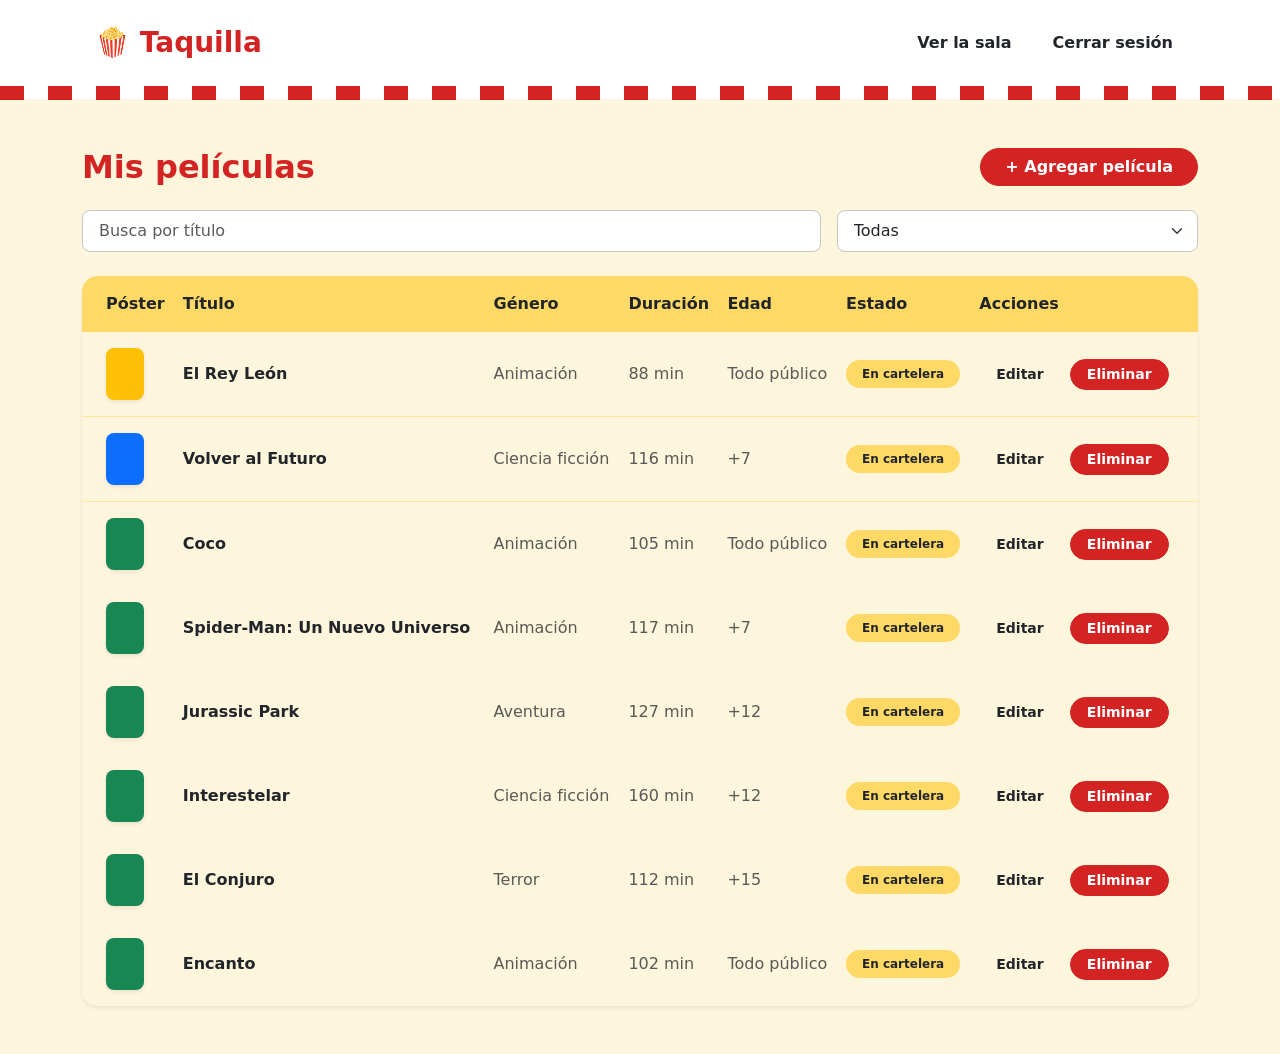
==== pages/admin.html @ 14dfb2f5 "feat: avances de pagina de administracion maquetacion inicial" ====
<!DOCTYPE html>
<html lang="es">
<head>
    <meta charset="UTF-8">
    <meta name="viewport" content="width=device-width, initial-scale=1.0">
    <link rel="stylesheet" href="https://cdn.jsdelivr.net/npm/bootstrap@5.3.9/dist/css/bootstrap.min.css">
    <link rel="stylesheet" href="../css/admin.css">
    <title>Taquilla - CineCatálogo</title>
    
    
    
    <link rel="stylesheet" href="styles.css">
</head>
<body>

    <!-- Navbar Superior -->
    <nav class="navbar bg-white py-3">
        <div class="container">
            <a class="btn btn-editar navbar-brand fw-bold text-cine-red fs-3 d-flex align-items-center gap-2" href="#">
                🍿 Taquilla
            </a>
            <div class="d-flex align-items-center gap-3">
                <a href="#" class="text-dark text-decoration-none fw-semibold">Ver la sala</a>
                <button class="btn btn-outline-cine rounded-pill px-4 fw-semibold">Cerrar sesión</button>
            </div>
        </div>
    </nav>

    <!-- Borde decorativo estilo marquesina/toldo de cine -->
    <div class="cinema-border"></div>

    <!-- Contenido Principal -->
    <main class="container my-5">
        
        <!-- Encabezado y botones de acción -->
        <div class="d-flex flex-wrap justify-content-between align-items-center mb-4 gap-3">
            <h1 class="text-cine-red fw-bold fs-2 m-0">Mis películas</h1>
            <div class="d-flex gap-2">
                <button class="btn btn-cine rounded-pill px-4 fw-semibold">+ Agregar película</button>
            </div>
        </div>

        <!-- Barra de búsqueda y filtro -->
        <div class="row g-3 mb-4">
            <div class="col-md-8">
                <input type="text" class="form-control form-control-lg rounded-3 border-secondary-subtle fs-6" placeholder="Busca por título">
            </div>
            <div class="col-md-4">
                <select class="form-select form-select-lg rounded-3 border-secondary-subtle fs-6">
                    <option selected>Todas</option>
                    <option value="cartelera">En cartelera</option>
                    <option value="proximamente">Próximamente</option>
                </select>
            </div>
        </div>

        <!-- Tabla de películas -->
        <div class="table-responsive rounded-4 shadow-sm">
            <table class="table table-borderless align-middle mb-0">
                <thead class="table-cine-header">
                    <tr>
                        <th class="py-3 ps-4">Póster</th>
                        <th class="py-3">Título</th>
                        <th class="py-3">Género</th>
                        <th class="py-3">Duración</th>
                        <th class="py-3">Edad</th>
                        <th class="py-3">Estado</th>
                        <th class="py-3 pe-4">Acciones</th>
                    </tr>
                </thead>
                <tbody class="bg-cine-cream">
                    <!-- pelicula 1 -->
                    <tr class="border-bottom border-warning-subtle">
                        <td class="ps-4 py-3">
                            <div class="poster-placeholder bg-warning text-white d-flex align-items-center justify-content-center rounded-3 shadow-sm">
                                <img src="" alt="">
                            </div>
                        </td>
                        <td class="fw-bold text-dark">El Rey León</td>
                        <td class="text-muted">Animación</td>
                        <td class="text-muted">88 min</td>
                        <td class="text-muted">Todo público</td>
                        <td>
                            <span class="badge rounded-pill badge-cartelera px-3 py-2">En cartelera</span>
                        </td>
                        <td class="pe-4">
                            <button class="btn btn-sm btn-editar  rounded-pill px-3 fw-semibold me-1">Editar</button>
                            <button class="btn btn-sm btn-cine rounded-pill px-3 fw-semibold">Eliminar</button>
                        </td>
                    </tr>

                    <!-- pelicula 2 -->
                    <tr class="border-bottom border-warning-subtle">
                        <td class="ps-4 py-3">
                            <div class="poster-placeholder bg-primary text-white d-flex align-items-center justify-content-center rounded-3 shadow-sm">
                                <img src="" alt=""><!--  -->
                            </div>
                        </td>
                        <td class="fw-bold text-dark">Volver al Futuro</td>
                        <td class="text-muted">Ciencia ficción</td>
                        <td class="text-muted">116 min</td>
                        <td class="text-muted">+7</td>
                        <td>
                            <span class="badge rounded-pill badge-cartelera px-3 py-2">En cartelera</span>
                        </td>
                        <td class="pe-4">
                            <button class="btn btn-sm btn-editar  rounded-pill px-3 fw-semibold me-1">Editar</button>
                            <button class="btn btn-sm btn-cine rounded-pill px-3 fw-semibold">Eliminar</button>
                        </td>
                    </tr>

                    <!---------------------------------------------------- pelicula 3 -->
                    <tr>
                        <td class="ps-4 py-3">
                            <div class="poster-placeholder bg-success text-white d-flex align-items-center justify-content-center rounded-3 shadow-sm">
                                
                            </div>
                        </td>
                        <td class="fw-bold text-dark">Coco</td>
                        <td class="text-muted">Animación</td>
                        <td class="text-muted">105 min</td>
                        <td class="text-muted">Todo público</td>
                        <td>
                            <span class="badge rounded-pill badge-cartelera px-3 py-2">En cartelera</span>
                        </td>
                        <td class="pe-4">
                            <button class="btn btn-sm btn-editar rounded-pill px-3 fw-semibold me-1">Editar</button>
                            <button class="btn btn-sm btn-cine rounded-pill px-3 fw-semibold">Eliminar</button>
                        </td>
                    </tr>
                    <!------------------------------------------------------ pelicula 4 -->
                    <tr>
                        <td class="ps-4 py-3">
                            <div class="poster-placeholder bg-success text-white d-flex align-items-center justify-content-center rounded-3 shadow-sm">
                                
                            </div>
                        </td>
                        <td class="fw-bold text-dark">Spider-Man: Un Nuevo Universo</td>
                        <td class="text-muted">Animación</td>
                        <td class="text-muted">117 min</td>
                        <td class="text-muted">+7</td>
                        <td>
                            <span class="badge rounded-pill badge-cartelera px-3 py-2">En cartelera</span>
                        </td>
                        <td class="pe-4">
                            <button class="btn btn-sm btn-editar rounded-pill px-3 fw-semibold me-1">Editar</button>
                            <button class="btn btn-sm btn-cine rounded-pill px-3 fw-semibold">Eliminar</button>
                        </td>
                    </tr>
                    <!------------------------------------------------------- pelicula 5 -->
                    <tr>
                        <td class="ps-4 py-3">
                            <div class="poster-placeholder bg-success text-white d-flex align-items-center justify-content-center rounded-3 shadow-sm">
                                
                            </div>
                        </td>
                        <td class="fw-bold text-dark">Jurassic Park</td>
                        <td class="text-muted">Aventura</td>
                        <td class="text-muted">127 min</td>
                        <td class="text-muted">+12</td>
                        <td>
                            <span class="badge rounded-pill badge-cartelera px-3 py-2">En cartelera</span>
                        </td>
                        <td class="pe-4">
                            <button class="btn btn-sm btn-editar rounded-pill px-3 fw-semibold me-1">Editar</button>
                            <button class="btn btn-sm btn-cine rounded-pill px-3 fw-semibold">Eliminar</button>
                        </td>
                    </tr>
                    <!------------------------------------------------------- pelicula 6 -->
                    <tr>
                        <td class="ps-4 py-3">
                            <div class="poster-placeholder bg-success text-white d-flex align-items-center justify-content-center rounded-3 shadow-sm">
                                
                            </div>
                        </td>
                        <td class="fw-bold text-dark">Interestelar</td>
                        <td class="text-muted">Ciencia ficción</td>
                        <td class="text-muted">160 min</td>
                        <td class="text-muted">+12</td>
                        <td>
                            <span class="badge rounded-pill badge-cartelera px-3 py-2">En cartelera</span>
                        </td>
                        <td class="pe-4">
                            <button class="btn btn-sm btn-editar rounded-pill px-3 fw-semibold me-1">Editar</button>
                            <button class="btn btn-sm btn-cine rounded-pill px-3 fw-semibold">Eliminar</button>
                        </td>
                    </tr>
                    <!------------------------------------------------------- pelicula 7 -->
                    <tr>
                        <td class="ps-4 py-3">
                            <div class="poster-placeholder bg-success text-white d-flex align-items-center justify-content-center rounded-3 shadow-sm">
                                
                            </div>
                        </td>
                        <td class="fw-bold text-dark">El Conjuro</td>
                        <td class="text-muted">Terror</td>
                        <td class="text-muted">112 min</td>
                        <td class="text-muted">+15</td>
                        <td>
                            <span class="badge rounded-pill badge-cartelera px-3 py-2">En cartelera</span>
                        </td>
                        <td class="pe-4">
                            <button class="btn btn-sm btn-editar rounded-pill px-3 fw-semibold me-1">Editar</button>
                            <button class="btn btn-sm btn-cine rounded-pill px-3 fw-semibold">Eliminar</button>
                        </td>
                    </tr>
                    <tr>
                        <td class="ps-4 py-3">
                            <div class="poster-placeholder bg-success text-white d-flex align-items-center justify-content-center rounded-3 shadow-sm">
                                
                            </div>
                        </td>
                        <td class="fw-bold text-dark">Encanto</td>
                        <td class="text-muted">Animación</td>
                        <td class="text-muted">102 min</td>
                        <td class="text-muted">Todo público</td>
                        <td>
                            <span class="badge rounded-pill badge-cartelera px-3 py-2">En cartelera</span>
                        </td>
                        <td class="pe-4">
                            <button class="btn btn-sm btn-editar rounded-pill px-3 fw-semibold me-1">Editar</button>
                            <button class="btn btn-sm btn-cine rounded-pill px-3 fw-semibold">Eliminar</button>
                        </td>
                    </tr>
                   
                </tbody>
            </table>
        </div>

    </main>

    <!-- Bootstrap 5 JS -->
    <script src="https://cdn.jsdelivr.net/npm/bootstrap@5.3.3/dist/js/bootstrap.bundle.min.js"></script>
</body>
</html>
---- css/admin.css ----
:root {
    --cine-bg: #fdf5dc;       /* Fondo crema suave */
    --cine-red: #d32323;      /* Rojo principal */
    --cine-red-hover: #b01b1b;
    --cine-yellow: #ffd966;   
}

body {
    background-color: var(--cine-bg);
    font-family: system-ui, -apple-system, "Segoe UI", Roboto, sans-serif;
}

/* -------------------------------------------------------------- Textos y botones----*/
.text-cine-red {
    color: var(--cine-red);
}

.btn-cine {
    background-color: var(--cine-red);
    border-color: var(--cine-red);
    color: white;
}

.btn-cine:hover {
    background-color: var(--cine-red-hover);
    border-color: var(--cine-red-hover);
    color: white;
}



.btn-editar:hover {
    background-color: #d32323;
    color: white;
    border-color: var(--cine-red-hover);
}

/* ---------------------------------- Franja decorativa roja y blanca bajo el navbar---------------------------- */
.cinema-border {
    height: 14px;
    width: 100%;
    background: repeating-linear-gradient(
        90deg,
        var(--cine-red) 0px,
        var(--cine-red) 24px,
        #ffffff 24px,
        #ffffff 48px
    );
    border-bottom: 1px solid rgba(0,0,0,0.05);
}

/*----------------------------------------- Estilos de la tabla --------------------------------------*/
.table-cine-header th {
    background-color: var(--cine-yellow);
    color: #212529;
    font-weight: 700;
}

.bg-cine-cream td {
    background-color: var(--cine-bg);
}

.badge-cartelera {
    background-color: var(--cine-yellow);
    color: #212529;
    font-weight: 600;
}

/* Tamaño mini-póster */
.poster-placeholder {
    width: 38px;
    height: 52px;
    font-size: 1.2rem;
}
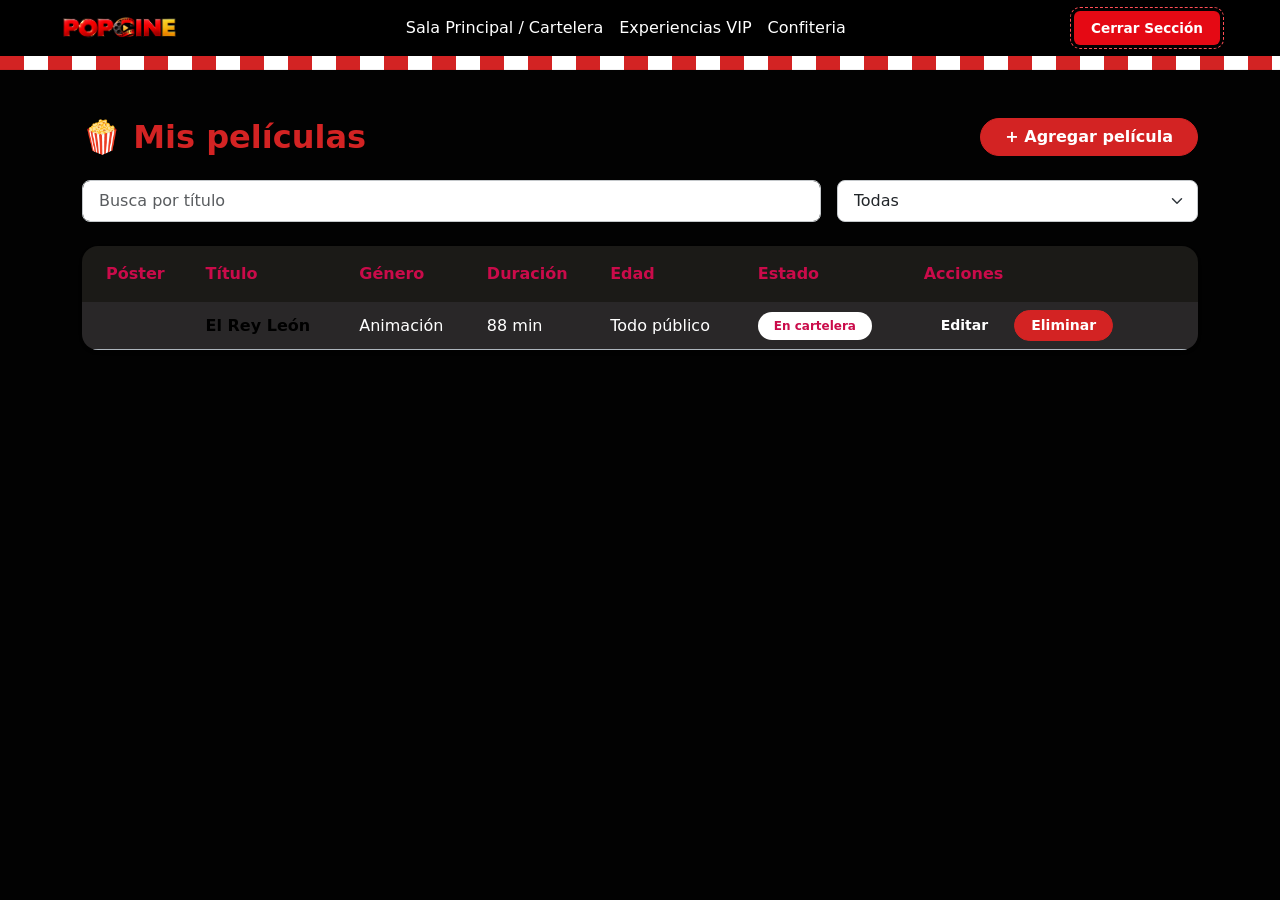
==== commit 4f368a7f: "feat: agrego nuevamente la pagina en html y con css,la ultima vez no se subio, adicional agrego las " ====
--- a/pages/admin.html
+++ b/pages/admin.html
@@ -1,235 +1,123 @@
-<!DOCTYPE html>
-<html lang="es">
-<head>
-    <meta charset="UTF-8">
-    <meta name="viewport" content="width=device-width, initial-scale=1.0">
-    <link rel="stylesheet" href="https://cdn.jsdelivr.net/npm/bootstrap@5.3.9/dist/css/bootstrap.min.css">
-    <link rel="stylesheet" href="../css/admin.css">
-    <title>Taquilla - CineCatálogo</title>
-    
-    
-    
-    <link rel="stylesheet" href="styles.css">
-</head>
-<body>
-
-    <!-- Navbar Superior -->
-    <nav class="navbar bg-white py-3">
-        <div class="container">
-            <a class="btn btn-editar navbar-brand fw-bold text-cine-red fs-3 d-flex align-items-center gap-2" href="#">
-                🍿 Taquilla
-            </a>
-            <div class="d-flex align-items-center gap-3">
-                <a href="#" class="text-dark text-decoration-none fw-semibold">Ver la sala</a>
-                <button class="btn btn-outline-cine rounded-pill px-4 fw-semibold">Cerrar sesión</button>
-            </div>
-        </div>
-    </nav>
-
-    <!-- Borde decorativo estilo marquesina/toldo de cine -->
-    <div class="cinema-border"></div>
-
-    <!-- Contenido Principal -->
-    <main class="container my-5">
-        
-        <!-- Encabezado y botones de acción -->
-        <div class="d-flex flex-wrap justify-content-between align-items-center mb-4 gap-3">
-            <h1 class="text-cine-red fw-bold fs-2 m-0">Mis películas</h1>
-            <div class="d-flex gap-2">
-                <button class="btn btn-cine rounded-pill px-4 fw-semibold">+ Agregar película</button>
-            </div>
-        </div>
-
-        <!-- Barra de búsqueda y filtro -->
-        <div class="row g-3 mb-4">
-            <div class="col-md-8">
-                <input type="text" class="form-control form-control-lg rounded-3 border-secondary-subtle fs-6" placeholder="Busca por título">
-            </div>
-            <div class="col-md-4">
-                <select class="form-select form-select-lg rounded-3 border-secondary-subtle fs-6">
-                    <option selected>Todas</option>
-                    <option value="cartelera">En cartelera</option>
-                    <option value="proximamente">Próximamente</option>
-                </select>
-            </div>
-        </div>
-
-        <!-- Tabla de películas -->
-        <div class="table-responsive rounded-4 shadow-sm">
-            <table class="table table-borderless align-middle mb-0">
-                <thead class="table-cine-header">
-                    <tr>
-                        <th class="py-3 ps-4">Póster</th>
-                        <th class="py-3">Título</th>
-                        <th class="py-3">Género</th>
-                        <th class="py-3">Duración</th>
-                        <th class="py-3">Edad</th>
-                        <th class="py-3">Estado</th>
-                        <th class="py-3 pe-4">Acciones</th>
-                    </tr>
-                </thead>
-                <tbody class="bg-cine-cream">
-                    <!-- pelicula 1 -->
-                    <tr class="border-bottom border-warning-subtle">
-                        <td class="ps-4 py-3">
-                            <div class="poster-placeholder bg-warning text-white d-flex align-items-center justify-content-center rounded-3 shadow-sm">
-                                <img src="" alt="">
-                            </div>
-                        </td>
-                        <td class="fw-bold text-dark">El Rey León</td>
-                        <td class="text-muted">Animación</td>
-                        <td class="text-muted">88 min</td>
-                        <td class="text-muted">Todo público</td>
-                        <td>
-                            <span class="badge rounded-pill badge-cartelera px-3 py-2">En cartelera</span>
-                        </td>
-                        <td class="pe-4">
-                            <button class="btn btn-sm btn-editar  rounded-pill px-3 fw-semibold me-1">Editar</button>
-                            <button class="btn btn-sm btn-cine rounded-pill px-3 fw-semibold">Eliminar</button>
-                        </td>
-                    </tr>
-
-                    <!-- pelicula 2 -->
-                    <tr class="border-bottom border-warning-subtle">
-                        <td class="ps-4 py-3">
-                            <div class="poster-placeholder bg-primary text-white d-flex align-items-center justify-content-center rounded-3 shadow-sm">
-                                <img src="" alt=""><!--  -->
-                            </div>
-                        </td>
-                        <td class="fw-bold text-dark">Volver al Futuro</td>
-                        <td class="text-muted">Ciencia ficción</td>
-                        <td class="text-muted">116 min</td>
-                        <td class="text-muted">+7</td>
-                        <td>
-                            <span class="badge rounded-pill badge-cartelera px-3 py-2">En cartelera</span>
-                        </td>
-                        <td class="pe-4">
-                            <button class="btn btn-sm btn-editar  rounded-pill px-3 fw-semibold me-1">Editar</button>
-                            <button class="btn btn-sm btn-cine rounded-pill px-3 fw-semibold">Eliminar</button>
-                        </td>
-                    </tr>
-
-                    <!---------------------------------------------------- pelicula 3 -->
-                    <tr>
-                        <td class="ps-4 py-3">
-                            <div class="poster-placeholder bg-success text-white d-flex align-items-center justify-content-center rounded-3 shadow-sm">
-                                
-                            </div>
-                        </td>
-                        <td class="fw-bold text-dark">Coco</td>
-                        <td class="text-muted">Animación</td>
-                        <td class="text-muted">105 min</td>
-                        <td class="text-muted">Todo público</td>
-                        <td>
-                            <span class="badge rounded-pill badge-cartelera px-3 py-2">En cartelera</span>
-                        </td>
-                        <td class="pe-4">
-                            <button class="btn btn-sm btn-editar rounded-pill px-3 fw-semibold me-1">Editar</button>
-                            <button class="btn btn-sm btn-cine rounded-pill px-3 fw-semibold">Eliminar</button>
-                        </td>
-                    </tr>
-                    <!------------------------------------------------------ pelicula 4 -->
-                    <tr>
-                        <td class="ps-4 py-3">
-                            <div class="poster-placeholder bg-success text-white d-flex align-items-center justify-content-center rounded-3 shadow-sm">
-                                
-                            </div>
-                        </td>
-                        <td class="fw-bold text-dark">Spider-Man: Un Nuevo Universo</td>
-                        <td class="text-muted">Animación</td>
-                        <td class="text-muted">117 min</td>
-                        <td class="text-muted">+7</td>
-                        <td>
-                            <span class="badge rounded-pill badge-cartelera px-3 py-2">En cartelera</span>
-                        </td>
-                        <td class="pe-4">
-                            <button class="btn btn-sm btn-editar rounded-pill px-3 fw-semibold me-1">Editar</button>
-                            <button class="btn btn-sm btn-cine rounded-pill px-3 fw-semibold">Eliminar</button>
-                        </td>
-                    </tr>
-                    <!------------------------------------------------------- pelicula 5 -->
-                    <tr>
-                        <td class="ps-4 py-3">
-                            <div class="poster-placeholder bg-success text-white d-flex align-items-center justify-content-center rounded-3 shadow-sm">
-                                
-                            </div>
-                        </td>
-                        <td class="fw-bold text-dark">Jurassic Park</td>
-                        <td class="text-muted">Aventura</td>
-                        <td class="text-muted">127 min</td>
-                        <td class="text-muted">+12</td>
-                        <td>
-                            <span class="badge rounded-pill badge-cartelera px-3 py-2">En cartelera</span>
-                        </td>
-                        <td class="pe-4">
-                            <button class="btn btn-sm btn-editar rounded-pill px-3 fw-semibold me-1">Editar</button>
-                            <button class="btn btn-sm btn-cine rounded-pill px-3 fw-semibold">Eliminar</button>
-                        </td>
-                    </tr>
-                    <!------------------------------------------------------- pelicula 6 -->
-                    <tr>
-                        <td class="ps-4 py-3">
-                            <div class="poster-placeholder bg-success text-white d-flex align-items-center justify-content-center rounded-3 shadow-sm">
-                                
-                            </div>
-                        </td>
-                        <td class="fw-bold text-dark">Interestelar</td>
-                        <td class="text-muted">Ciencia ficción</td>
-                        <td class="text-muted">160 min</td>
-                        <td class="text-muted">+12</td>
-                        <td>
-                            <span class="badge rounded-pill badge-cartelera px-3 py-2">En cartelera</span>
-                        </td>
-                        <td class="pe-4">
-                            <button class="btn btn-sm btn-editar rounded-pill px-3 fw-semibold me-1">Editar</button>
-                            <button class="btn btn-sm btn-cine rounded-pill px-3 fw-semibold">Eliminar</button>
-                        </td>
-                    </tr>
-                    <!------------------------------------------------------- pelicula 7 -->
-                    <tr>
-                        <td class="ps-4 py-3">
-                            <div class="poster-placeholder bg-success text-white d-flex align-items-center justify-content-center rounded-3 shadow-sm">
-                                
-                            </div>
-                        </td>
-                        <td class="fw-bold text-dark">El Conjuro</td>
-                        <td class="text-muted">Terror</td>
-                        <td class="text-muted">112 min</td>
-                        <td class="text-muted">+15</td>
-                        <td>
-                            <span class="badge rounded-pill badge-cartelera px-3 py-2">En cartelera</span>
-                        </td>
-                        <td class="pe-4">
-                            <button class="btn btn-sm btn-editar rounded-pill px-3 fw-semibold me-1">Editar</button>
-                            <button class="btn btn-sm btn-cine rounded-pill px-3 fw-semibold">Eliminar</button>
-                        </td>
-                    </tr>
-                    <tr>
-                        <td class="ps-4 py-3">
-                            <div class="poster-placeholder bg-success text-white d-flex align-items-center justify-content-center rounded-3 shadow-sm">
-                                
-                            </div>
-                        </td>
-                        <td class="fw-bold text-dark">Encanto</td>
-                        <td class="text-muted">Animación</td>
-                        <td class="text-muted">102 min</td>
-                        <td class="text-muted">Todo público</td>
-                        <td>
-                            <span class="badge rounded-pill badge-cartelera px-3 py-2">En cartelera</span>
-                        </td>
-                        <td class="pe-4">
-                            <button class="btn btn-sm btn-editar rounded-pill px-3 fw-semibold me-1">Editar</button>
-                            <button class="btn btn-sm btn-cine rounded-pill px-3 fw-semibold">Eliminar</button>
-                        </td>
-                    </tr>
-                   
-                </tbody>
-            </table>
-        </div>
-
-    </main>
-
-    <!-- Bootstrap 5 JS -->
-    <script src="https://cdn.jsdelivr.net/npm/bootstrap@5.3.3/dist/js/bootstrap.bundle.min.js"></script>
-</body>
+<!DOCTYPE html>
+<html lang="es">
+<head>
+    <meta charset="UTF-8">
+    <meta name="viewport" content="width=device-width, initial-scale=1.0">
+    <link rel="stylesheet" href="https://cdn.jsdelivr.net/npm/bootstrap@5.3.9/dist/css/bootstrap.min.css">
+    <link rel="stylesheet" href="../css/admin.css">
+    <title>Taquilla - CineCatálogo</title>
+    
+    
+    
+    <link rel="stylesheet" href="styles.css">
+</head>
+<body>
+
+    <!-- Navbar Superior -->
+    <header class="text-white">
+        <nav class="navbar navbar-expand-lg px-5" >
+            <div class="container-fluid">
+                <img src="../img_admin/Logotipo_POPCINE_Cinematografico_3D.png" alt="logo" class="logo">
+                <button class="navbar-toggler" type="button" data-bs-toggle="collapse" data-bs-target="#navbarScroll"
+                    aria-controls="navbarScroll" aria-expanded="false" aria-label="Toggle navigation">
+                    <span class="navbar-toggler-icon"></span>
+                </button>
+                <div class="collapse navbar-collapse" id="navbarScroll">
+                    <ul class="navbar-nav mx-auto my-2 my-lg-0 navbar-nav-scroll">
+                        <li class="nav-item">
+                            <a class="nav-link active text-white link-danger" aria-current="page" href="#">Sala Principal / Cartelera</a>
+                        </li>
+                        <li class="nav-item">
+                            <a class="nav-link link-danger text-white" href="#">Experiencias VIP</a>
+                        </li>
+                        <li class="nav-item">
+                            <a class="nav-link link-danger text-white" href="#">Confiteria</a>
+                        </li>
+
+                    </ul>
+                    <form class="d-flex" role="search">
+                        <a href="#" class="btn btn-iniciar" type="submit">Cerrar Sección</a>
+                    </form>
+                </div>
+            </div>
+        </nav>
+    </header>
+
+    <!-- Borde decorativo estilo marquesina/toldo de cine -->
+    <div class="cinema-border"></div>
+
+    <!-- Contenido Principal -->
+    <main class="container  my-5 rounded-4" >
+        
+        <!-- Encabezado y botones de acción -->
+        <div class="d-flex flex-wrap justify-content-between align-items-center mb-4 gap-3">
+            <h1 class="text-cine-red fw-bold fs-2 m-0">🍿 Mis películas</h1>
+            <div class="d-flex gap-2">
+                <button class="btn btn-cine rounded-pill px-4 fw-semibold">+ Agregar película</button>
+            </div>
+        </div>
+
+        <!-- Barra de búsqueda y filtro -->
+        <div class="row g-3 mb-4">
+            <div class="col-md-8">
+                <input type="text" class="form-control form-control-lg rounded-3 border-secondary-subtle fs-6" placeholder="Busca por título">
+            </div>
+            <div class="col-md-4">
+                <select class="form-select form-select-lg rounded-3 border-secondary-subtle fs-6">
+                    <option selected>Todas</option>
+                    <option value="cartelera">En cartelera</option>
+                    <option value="proximamente">Próximamente</option>
+                </select>
+            </div>
+        </div>
+
+        <!-- Tabla de películas -->
+        <div class="table-responsive rounded-4 shadow-sm">
+            <table class="table table-borderless align-middle mb-0">
+                <thead class="table-cine-header">
+                    <tr>
+                        <th class="py-3 ps-4">Póster</th>
+                        <th class="py-3">Título</th>
+                        <th class="py-3">Género</th>
+                        <th class="py-3">Duración</th>
+                        <th class="py-3">Edad</th>
+                        <th class="py-3">Estado</th>
+                        <th class="py-3 pe-4">Acciones</th>
+                    </tr>
+                </thead>
+                <tbody class="bg-cine-cream">
+                    <!---------------------------------------------------------- pelicula 1 -->
+                    <tr class="border-bottom border-dark-subtle">
+                        <td class="ps-4 py-3">
+                            <div class="poster-placeholder bg-warning text-white d-flex align-items-center justify-content-center rounded-3 shadow-sm">
+                                <img src="" alt="">
+                            </div>
+                        </td>
+                        <td class="fw-bold titulo_peli">El Rey León</td>
+                        <td class="text-white">Animación</td>
+                        <td class="text-white">88 min</td>
+                        <td class="text-white">Todo público</td>
+                        <td>
+                            <span class="badge rounded-pill badge-cartelera px-3 py-2">En cartelera</span>
+                        </td>
+                        <td class="pe-4">
+                            <button class="btn btn-sm btn-editar  rounded-pill px-3 fw-semibold me-1">Editar</button>
+                            <button class="btn btn-sm btn-cine rounded-pill px-3 fw-semibold">Eliminar</button>
+                        </td>
+                    </tr>
+
+                    
+                    
+
+                    
+                   
+                </tbody>
+            </table>
+        </div>
+
+    </main>
+
+    <!-- Bootstrap 5 JS -->
+    <script src="https://cdn.jsdelivr.net/npm/bootstrap@5.3.3/dist/js/bootstrap.bundle.min.js"></script>
+</body>
 </html>
--- a/css/admin.css
+++ b/css/admin.css
@@ -1,74 +1,113 @@
-:root {
-    --cine-bg: #fdf5dc;       /* Fondo crema suave */
-    --cine-red: #d32323;      /* Rojo principal */
-    --cine-red-hover: #b01b1b;
-    --cine-yellow: #ffd966;   
-}
-
-body {
-    background-color: var(--cine-bg);
-    font-family: system-ui, -apple-system, "Segoe UI", Roboto, sans-serif;
-}
-
-/* -------------------------------------------------------------- Textos y botones----*/
-.text-cine-red {
-    color: var(--cine-red);
-}
-
-.btn-cine {
-    background-color: var(--cine-red);
-    border-color: var(--cine-red);
-    color: white;
-}
-
-.btn-cine:hover {
-    background-color: var(--cine-red-hover);
-    border-color: var(--cine-red-hover);
-    color: white;
-}
-
-
-
-.btn-editar:hover {
-    background-color: #d32323;
-    color: white;
-    border-color: var(--cine-red-hover);
-}
-
-/* ---------------------------------- Franja decorativa roja y blanca bajo el navbar---------------------------- */
-.cinema-border {
-    height: 14px;
-    width: 100%;
-    background: repeating-linear-gradient(
-        90deg,
-        var(--cine-red) 0px,
-        var(--cine-red) 24px,
-        #ffffff 24px,
-        #ffffff 48px
-    );
-    border-bottom: 1px solid rgba(0,0,0,0.05);
-}
-
-/*----------------------------------------- Estilos de la tabla --------------------------------------*/
-.table-cine-header th {
-    background-color: var(--cine-yellow);
-    color: #212529;
-    font-weight: 700;
-}
-
-.bg-cine-cream td {
-    background-color: var(--cine-bg);
-}
-
-.badge-cartelera {
-    background-color: var(--cine-yellow);
-    color: #212529;
-    font-weight: 600;
-}
-
-/* Tamaño mini-póster */
-.poster-placeholder {
-    width: 38px;
-    height: 52px;
-    font-size: 1.2rem;
-}+:root {
+    --cine-bg: #292728;       /* Fondo crema suave */
+    --cine-red: #d32323;      /* Rojo principal */
+    --cine-red-hover: #b01b1b;
+    --cine-dark: #1b1a17;   
+}
+
+body {
+    background-color: rgba(0, 0, 0, 0.993);
+    font-family: system-ui, -apple-system, "Segoe UI", Roboto, sans-serif;
+}
+
+/*------------------ navbar ----------------------------------------*/
+.logo {
+    height: 40px;
+    width: auto;
+}
+nav {
+    background-color: black;
+}
+.btn-iniciar {
+    --bs-btn-bg: #e50914;
+    --bs-btn-color: #fff;
+    --bs-btn-border-color: transparent;
+    --bs-btn-hover-bg: #ff1f2d;
+    --bs-btn-hover-color: #fff;
+    --bs-btn-hover-border-color: transparent;
+    --bs-btn-active-bg: #c4070f;
+    --bs-btn-active-color: #fff;
+    --bs-btn-active-border-color: transparent;
+
+    font-weight: 600;
+    font-size: 0.85rem;
+    border-radius: 6px;
+    padding: 6px 16px;
+    outline: 1px dashed #ff4d55;
+    outline-offset: 3px;
+    transition: background-color 0.2s, transform 0.2s;
+}
+
+.btn-iniciar:hover {
+    transform: scale(1.05);
+}
+/* ------------------------------------------- Textos y botones----*/
+
+.text-cine-red {
+    color: var(--cine-red);
+}
+
+.btn-cine {
+    background-color: var(--cine-red);
+    border-color: var(--cine-red);
+    color: white;
+}
+
+.btn-cine:hover {
+    background-color: var(--cine-red-hover);
+    border-color: var(--cine-red-hover);
+    color: white;
+}
+
+.btn-editar{
+    color: white;
+}
+
+.btn-editar:hover {
+    background-color: #d32323;
+    color: white;
+    border-color: var(--cine-red-hover);
+}
+
+/* ---------------------------------- Franja decorativa roja y blanca bajo el navbar---------------------------- */
+.cinema-border {
+    height: 14px;
+    width: 100%;
+    background: repeating-linear-gradient(
+        90deg,
+        var(--cine-red) 0px,
+        var(--cine-red) 24px,
+        #ffffff 24px,
+        #ffffff 48px
+    );
+    border-bottom: 1px solid rgba(0,0,0,0.05);
+}
+
+/*----------------------------------------- Estilos de la tabla --------------------------------------*/
+.table-cine-header th {
+    background-color: var(--cine-dark);
+    color: #ca0b4a;
+    font-weight: 700;
+}
+.titulo_peli {
+    color: #ca0b4a;
+}
+
+.bg-cine-cream td {
+    background-color: var(--cine-bg);
+}
+
+.badge-cartelera {
+    background-color: white;
+    color: #ca0b4a;
+    font-weight: 600;
+}
+
+/* Tamaño mini-póster */
+.poster_img {
+    width: 80px;
+    height: 160px;
+    font-size: 1.2rem;
+}
+/* ------------------------------------poster imagenes -----------------------*/
+
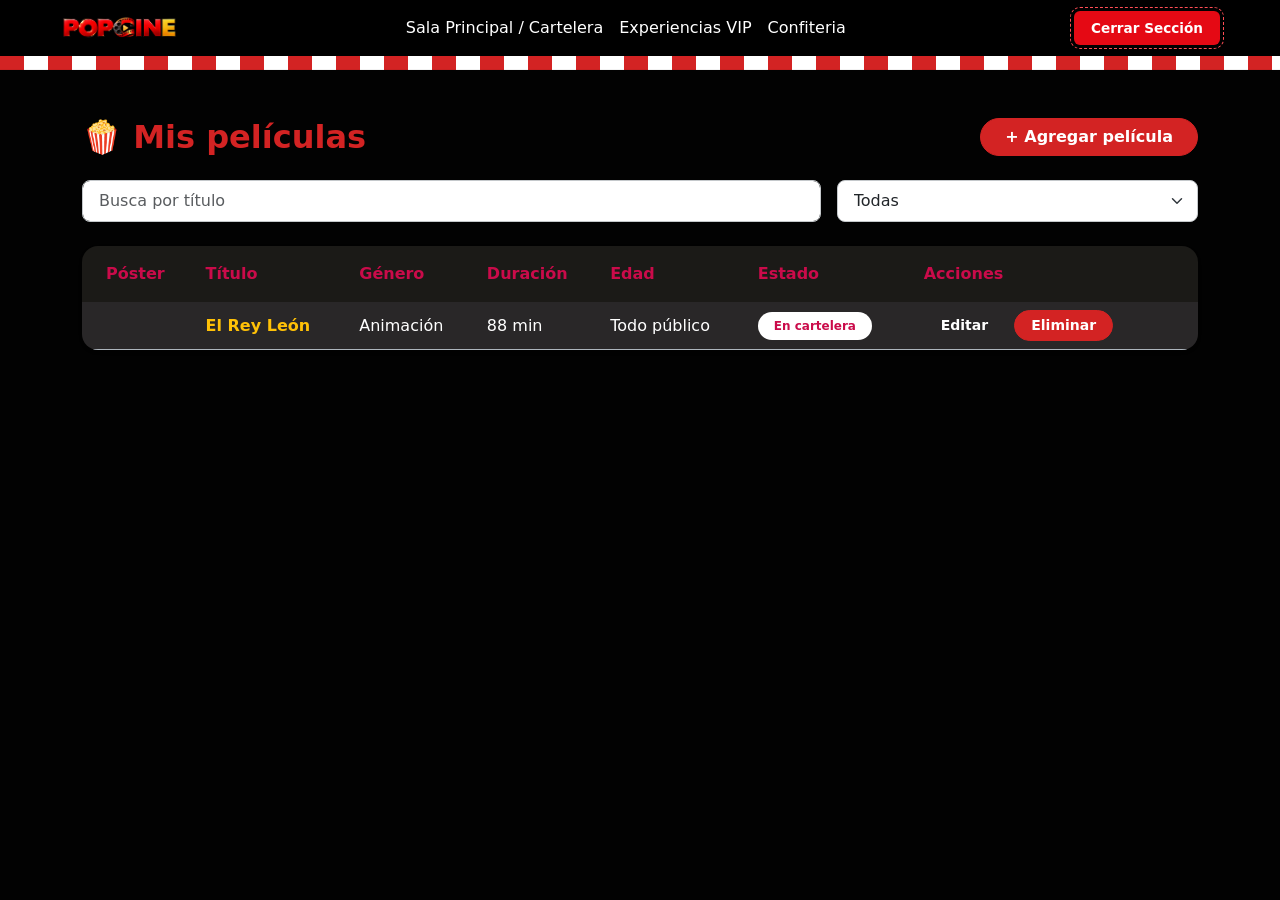
==== commit cb66002e: "feat: agrego api.js y agrego modal con formulario para agregar peliula" ====
--- a/pages/admin.html
+++ b/pages/admin.html
@@ -52,8 +52,10 @@
         <!-- Encabezado y botones de acción -->
         <div class="d-flex flex-wrap justify-content-between align-items-center mb-4 gap-3">
             <h1 class="text-cine-red fw-bold fs-2 m-0">🍿 Mis películas</h1>
-            <div class="d-flex gap-2">
-                <button class="btn btn-cine rounded-pill px-4 fw-semibold">+ Agregar película</button>
+            <div class="d-flex gap-2">                
+                <button type="button" class="btn btn-cine rounded-pill px-4 fw-semibold" data-bs-toggle="modal" data-bs-target="#exampleModal">
+                    + Agregar película
+                </button>
             </div>
         </div>
 
@@ -93,7 +95,7 @@
                                 <img src="" alt="">
                             </div>
                         </td>
-                        <td class="fw-bold titulo_peli">El Rey León</td>
+                        <td class="fw-bold titulo_peli text-warning">El Rey León</td>
                         <td class="text-white">Animación</td>
                         <td class="text-white">88 min</td>
                         <td class="text-white">Todo público</td>
@@ -116,8 +118,103 @@
         </div>
 
     </main>
+<!---------------------------------------------- footer ------------------------>
+    <footer>
+
+    </footer>
+
+<!--------------------------------------- modal ---------------------------------------->
+<div class="modal fade " id="exampleModal" tabindex="-1" aria-labelledby="exampleModalLabel" aria-hidden="true">
+  <div class="modal-dialog bg-black rounded-3">
+    <div class="modal-content">
+      <div class="modal-header bg-black">
+        <h1 class="modal-title fs-5  text-rosa fw-bold" id="exampleModalLabel">🍿 Agregar nueva pelicula</h1>
+        <button type="button" class="btn-close" data-bs-dismiss="modal" aria-label="Close"></button>
+      </div>
+      <div class="modal-body">
+        <!--------------------------------  formulario    -->
+        <form >
+        <div class="modal-body">
+          <!-- Campo oculto para guardar el ID al editar (útil para JSON-Server) -->
+          <input type="hidden" id="peliculaId">
+
+          <!-- Título -->
+          <div class="mb-3">
+            <label for="titulo" class="form-label text-warning fw-semibold">Título</label>
+            <input type="text" class="form-control  border-secondary" id="titulo" placeholder="Ej: El Rey León" required>
+          </div>
+
+          <!-- Póster (URL de la imagen) -->
+          <div class="mb-3">
+            <label for="poster" class="form-label text-warning fw-semibold">URL del Póster</label>
+            <input type="url" class="form-control  border-secondary" id="poster" placeholder="https://ejemplo.com/poster.jpg" required>
+          </div>
+
+          <!-- Fila para Género y Duración -->
+          <div class="row">
+            <div class="col-md-6 mb-3">
+              <label for="genero" class="form-label text-warning fw-semibold">Género</label>
+              <select class="form-select border-secondary" id="genero" required>
+                <option value="" selected disabled>Selecciona...</option>
+                <option value="Animación">Animación</option>
+                <option value="Acción">Acción</option>
+                <option value="Aventura">Aventura</option>
+                <option value="Comedia">Comedia</option>
+                <option value="Drama">Drama</option>
+                <option value="Terror">Terror</option>
+                <option value="Ciencia Ficción">Ciencia Ficción</option>
+              </select>
+            </div>
+
+            <div class="col-md-6 mb-3">
+              <label for="duracion" class="form-label text-warning fw-semibold">Duración</label>
+              <input type="text" class="form-control  border-secondary" id="duracion" placeholder="Ej: 88 min" required>
+            </div>
+          </div>
+
+          <!-- Fila para Edad y Estado -->
+          <div class="row">
+            <div class="col-md-6 mb-3">
+              <label for="edad" class="form-label text-warning fw-semibold">Clasificación (Edad)</label>
+              <select class="form-select  border-secondary" id="edad" required>
+                <option value="Todo público">Todo público</option>
+                <option value="+7">+7 años</option>
+                <option value="+12">+12 años</option>
+                <option value="+15">+15 años</option>
+                <option value="+18">+18 años</option>
+              </select>
+            </div>
+
+            <div class="col-md-6 mb-3">
+              <label for="estado" class="form-label text-warning fw-semibold">Estado</label>
+              <select class="form-select  border-secondary" id="estado" required>
+                <option value="En cartelera">En cartelera</option>
+                <option value="Próximamente">Próximamente</option>
+              </select>
+            </div>
+          </div>
+        </div>
+
+        <!-- Botones de acción -->
+        <div class="modal-footer border-secondary bg-black">          
+            <button type="button" class="btn btn-secondary mx-2" data-bs-dismiss="modal">Cerrar</button>    
+            <button type="submit" class="btn btn-iniciar fw-bold px-4" id="btnGuardar">Guardar 🍿</button>
+
+        </div>
+      </form>
+<!----------------------------------------------------------------  fin formulario  ------------------->
+      
+      </div>
+    </div>
+  </div>
+</div>
+
+
+
 
     <!-- Bootstrap 5 JS -->
     <script src="https://cdn.jsdelivr.net/npm/bootstrap@5.3.3/dist/js/bootstrap.bundle.min.js"></script>
+    <script src="../js/Api.js"></script>
+    <script src="../js/admin.js"></script>
 </body>
 </html>
--- a/css/admin.css
+++ b/css/admin.css
@@ -89,7 +89,7 @@
     color: #ca0b4a;
     font-weight: 700;
 }
-.titulo_peli {
+.text-rosa {
     color: #ca0b4a;
 }
 
@@ -109,5 +109,9 @@
     height: 160px;
     font-size: 1.2rem;
 }
-/* ------------------------------------poster imagenes -----------------------*/
+/* ------------------------------------modal -----------------------*/
+.modal-dialog {
+    box-shadow: 0px 0px 30px 10px  rgba(180, 10, 81, 0.644);
+    border-color: #ca0b4a;
+}
 
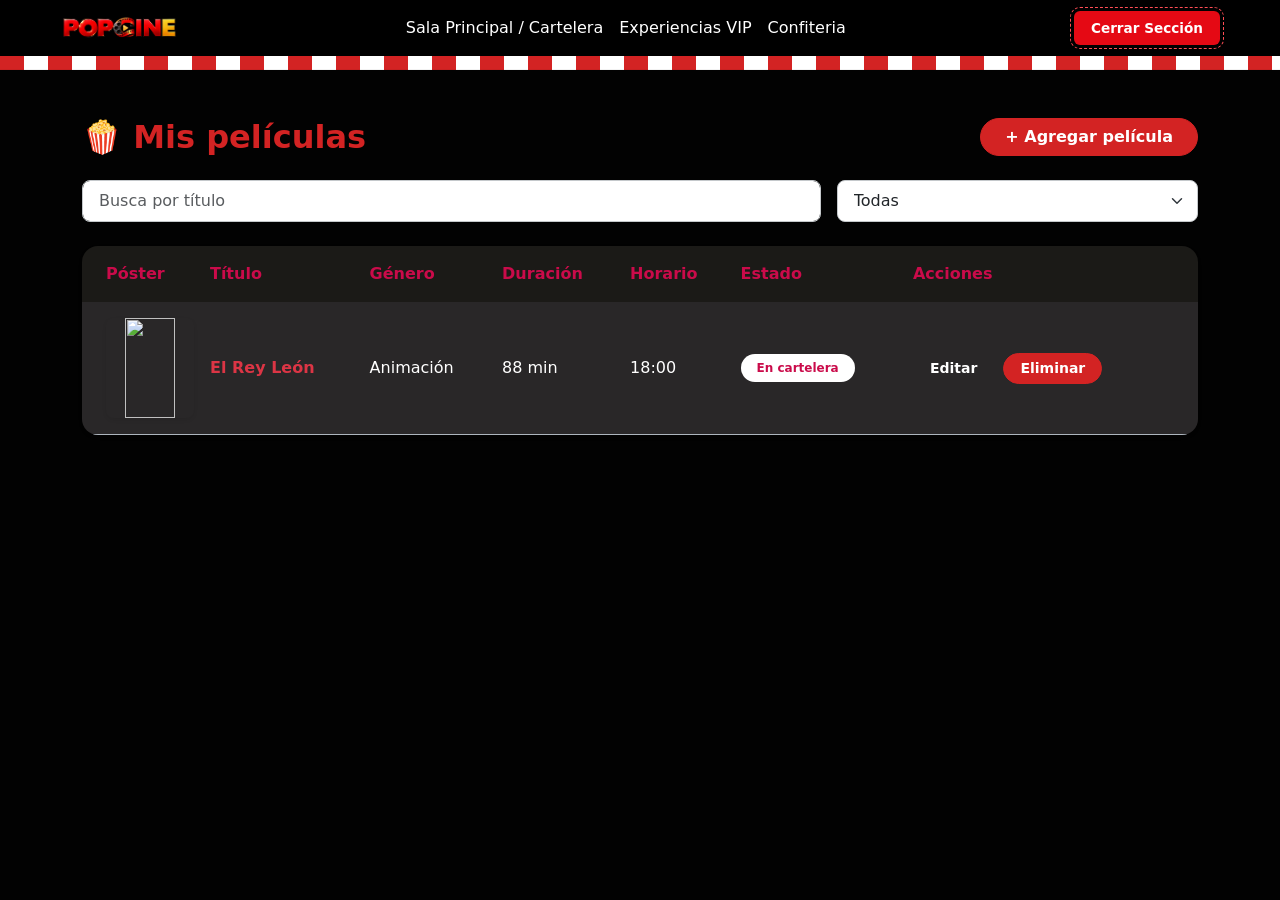
==== commit 7f1a9ee6: "feat: modifique los datos del json, agregando url para los poster y en el Api.js, agregue el CRUD" ====
--- a/pages/admin.html
+++ b/pages/admin.html
@@ -36,7 +36,7 @@
 
                     </ul>
                     <form class="d-flex" role="search">
-                        <a href="#" class="btn btn-iniciar" type="submit">Cerrar Sección</a>
+                        <a href="../index.html" class="btn btn-iniciar" type="submit">Cerrar Sección</a>
                     </form>
                 </div>
             </div>
@@ -82,7 +82,7 @@
                         <th class="py-3">Título</th>
                         <th class="py-3">Género</th>
                         <th class="py-3">Duración</th>
-                        <th class="py-3">Edad</th>
+                        <th class="py-3">Horario</th>
                         <th class="py-3">Estado</th>
                         <th class="py-3 pe-4">Acciones</th>
                     </tr>
@@ -91,14 +91,14 @@
                     <!---------------------------------------------------------- pelicula 1 -->
                     <tr class="border-bottom border-dark-subtle">
                         <td class="ps-4 py-3">
-                            <div class="poster-placeholder bg-warning text-white d-flex align-items-center justify-content-center rounded-3 shadow-sm">
-                                <img src="" alt="">
+                            <div class="poster-placeholder  text-white d-flex align-items-center justify-content-center rounded-3 shadow-sm">
+                                <img src="https://i.pinimg.com/564x/26/73/0e/26730e9a4cda68acad7f0b03258ce0fc.jpg" alt="" class="poster_admin">
                             </div>
                         </td>
-                        <td class="fw-bold titulo_peli text-warning">El Rey León</td>
+                        <td class="fw-bold titulo_peli text-danger">El Rey León</td>
                         <td class="text-white">Animación</td>
                         <td class="text-white">88 min</td>
-                        <td class="text-white">Todo público</td>
+                        <td class="text-white">18:00</td>
                         <td>
                             <span class="badge rounded-pill badge-cartelera px-3 py-2">En cartelera</span>
                         </td>
@@ -175,14 +175,8 @@
           <!-- Fila para Edad y Estado -->
           <div class="row">
             <div class="col-md-6 mb-3">
-              <label for="edad" class="form-label text-warning fw-semibold">Clasificación (Edad)</label>
-              <select class="form-select  border-secondary" id="edad" required>
-                <option value="Todo público">Todo público</option>
-                <option value="+7">+7 años</option>
-                <option value="+12">+12 años</option>
-                <option value="+15">+15 años</option>
-                <option value="+18">+18 años</option>
-              </select>
+              <label for="Horario" class="form-label text-warning fw-semibold">Horario</label>
+              <input type="text" class="form-control  border-secondary" id="Horario" placeholder="Ej: 20:00" required>
             </div>
 
             <div class="col-md-6 mb-3">
--- a/css/admin.css
+++ b/css/admin.css
@@ -104,9 +104,9 @@
 }
 
 /* Tamaño mini-póster */
-.poster_img {
-    width: 80px;
-    height: 160px;
+.poster_admin {
+    width: 50px;
+    height: 100px;
     font-size: 1.2rem;
 }
 /* ------------------------------------modal -----------------------*/
@@ -114,4 +114,5 @@
     box-shadow: 0px 0px 30px 10px  rgba(180, 10, 81, 0.644);
     border-color: #ca0b4a;
 }
+/* ----------------------------------- poster  ------------------------------*/
 
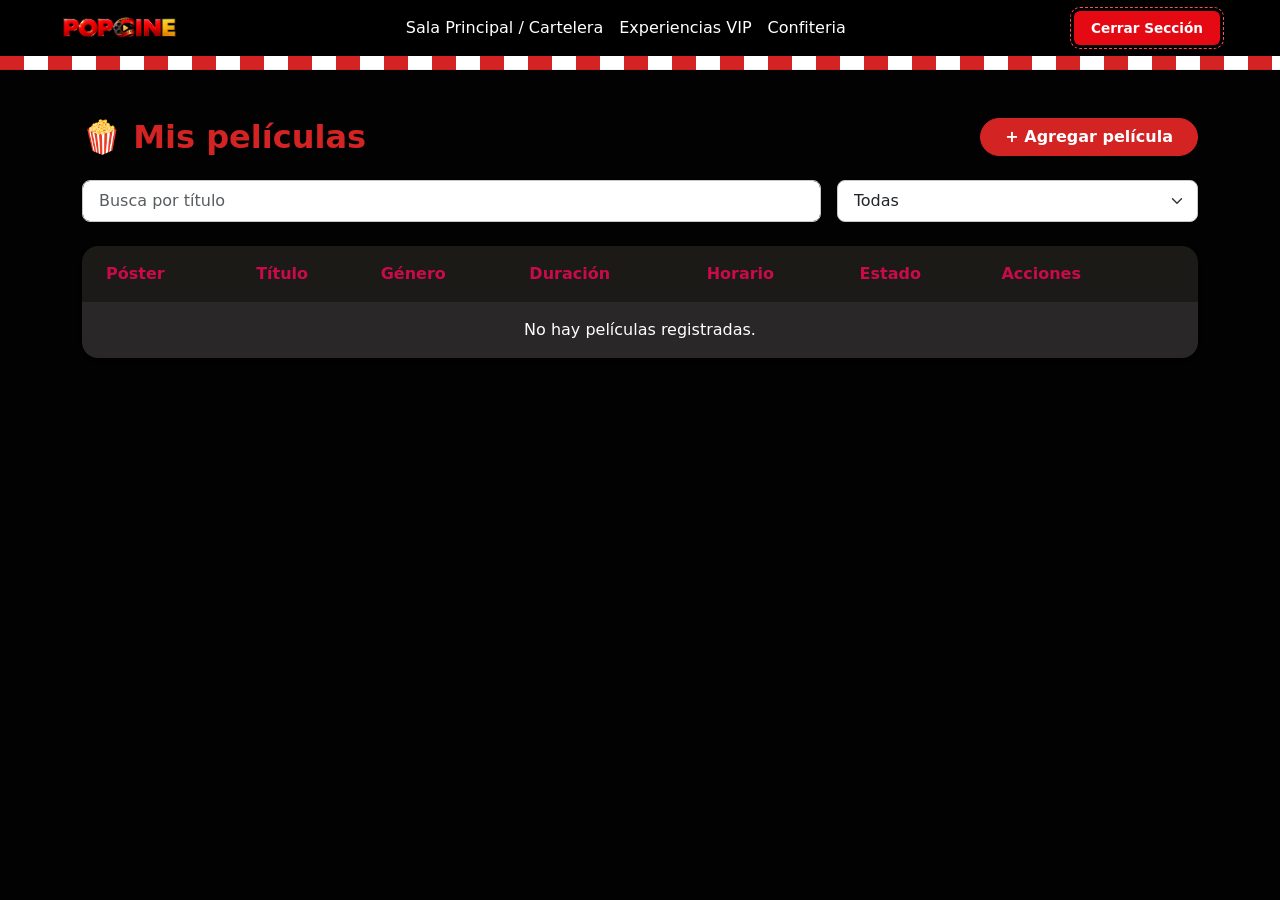
==== commit e139b1f9: "feat: se agrega lista de peliculas desde json server" ====
--- a/pages/admin.html
+++ b/pages/admin.html
@@ -9,7 +9,7 @@
     
     
     
-    <link rel="stylesheet" href="styles.css">
+    
 </head>
 <body>
 
@@ -78,41 +78,17 @@
             <table class="table table-borderless align-middle mb-0">
                 <thead class="table-cine-header">
                     <tr>
-                        <th class="py-3 ps-4">Póster</th>
-                        <th class="py-3">Título</th>
-                        <th class="py-3">Género</th>
-                        <th class="py-3">Duración</th>
-                        <th class="py-3">Horario</th>
-                        <th class="py-3">Estado</th>
-                        <th class="py-3 pe-4">Acciones</th>
+                        <th class="py-3 ps-4"scope="col">Póster</th>
+                        <th class="py-3"scope="col">Título</th>
+                        <th class="py-3"scope="col">Género</th>
+                        <th class="py-3"scope="col">Duración</th>
+                        <th class="py-3"scope="col">Horario</th>
+                        <th class="py-3"scope="col">Estado</th>
+                        <th class="py-3 pe-4"scope="col">Acciones</th>
                     </tr>
                 </thead>
-                <tbody class="bg-cine-cream">
-                    <!---------------------------------------------------------- pelicula 1 -->
-                    <tr class="border-bottom border-dark-subtle">
-                        <td class="ps-4 py-3">
-                            <div class="poster-placeholder  text-white d-flex align-items-center justify-content-center rounded-3 shadow-sm">
-                                <img src="https://i.pinimg.com/564x/26/73/0e/26730e9a4cda68acad7f0b03258ce0fc.jpg" alt="" class="poster_admin">
-                            </div>
-                        </td>
-                        <td class="fw-bold titulo_peli text-danger">El Rey León</td>
-                        <td class="text-white">Animación</td>
-                        <td class="text-white">88 min</td>
-                        <td class="text-white">18:00</td>
-                        <td>
-                            <span class="badge rounded-pill badge-cartelera px-3 py-2">En cartelera</span>
-                        </td>
-                        <td class="pe-4">
-                            <button class="btn btn-sm btn-editar  rounded-pill px-3 fw-semibold me-1">Editar</button>
-                            <button class="btn btn-sm btn-cine rounded-pill px-3 fw-semibold">Eliminar</button>
-                        </td>
-                    </tr>
-
-                    
-                    
-
-                    
-                   
+                <tbody class="bg-cine-cream"><!---------------------------- peliculas ----------->              
+
                 </tbody>
             </table>
         </div>
@@ -124,36 +100,35 @@
     </footer>
 
 <!--------------------------------------- modal ---------------------------------------->
-<div class="modal fade " id="exampleModal" tabindex="-1" aria-labelledby="exampleModalLabel" aria-hidden="true">
-  <div class="modal-dialog bg-black rounded-3">
-    <div class="modal-content">
-      <div class="modal-header bg-black">
-        <h1 class="modal-title fs-5  text-rosa fw-bold" id="exampleModalLabel">🍿 Agregar nueva pelicula</h1>
-        <button type="button" class="btn-close" data-bs-dismiss="modal" aria-label="Close"></button>
+<div class="modal fade" id="exampleModal" tabindex="-1" aria-labelledby="exampleModalLabel" aria-hidden="true">
+  <div class="modal-dialog modal-dialog-centered">
+    <div class="modal-content  text-white rounded-3 border-secondary">
+      <div class="modal-header bg-black border-secondary">
+        <h1 class="modal-title fs-5 text-rosa fw-bold" id="exampleModalLabel">🍿 Datos</h1>
+        <button type="button" class="btn-close btn-close-white" data-bs-dismiss="modal" aria-label="Close"></button>
       </div>
-      <div class="modal-body">
-        <!--------------------------------  formulario    -->
-        <form >
+
+      <form id="formPelicula">
         <div class="modal-body">
-          <!-- Campo oculto para guardar el ID al editar (útil para JSON-Server) -->
+          <!-- Campo para guardar el ID al editar -->
           <input type="hidden" id="peliculaId">
 
           <!-- Título -->
           <div class="mb-3">
-            <label for="titulo" class="form-label text-warning fw-semibold">Título</label>
-            <input type="text" class="form-control  border-secondary" id="titulo" placeholder="Ej: El Rey León" required>
+            <label for="titulo" class="form-label text-danger fw-semibold">Título</label>
+            <input type="text" class="form-control border-secondary" id="titulo" placeholder="Ej: El Rey León" required>
           </div>
 
           <!-- Póster (URL de la imagen) -->
           <div class="mb-3">
-            <label for="poster" class="form-label text-warning fw-semibold">URL del Póster</label>
-            <input type="url" class="form-control  border-secondary" id="poster" placeholder="https://ejemplo.com/poster.jpg" required>
+            <label for="poster" class="form-label text-danger fw-semibold">URL del Póster</label>
+            <input type="url" class="form-control border-secondary" id="poster" placeholder="https://ejemplo.com/poster.jpg" required>
           </div>
 
           <!-- Fila para Género y Duración -->
           <div class="row">
             <div class="col-md-6 mb-3">
-              <label for="genero" class="form-label text-warning fw-semibold">Género</label>
+              <label for="genero" class="form-label text-danger fw-semibold">Género</label>
               <select class="form-select border-secondary" id="genero" required>
                 <option value="" selected disabled>Selecciona...</option>
                 <option value="Animación">Animación</option>
@@ -167,46 +142,63 @@
             </div>
 
             <div class="col-md-6 mb-3">
-              <label for="duracion" class="form-label text-warning fw-semibold">Duración</label>
-              <input type="text" class="form-control  border-secondary" id="duracion" placeholder="Ej: 88 min" required>
-            </div>
-          </div>
-
-          <!-- Fila para Edad y Estado -->
+              <label for="duracion" class="form-label text-danger fw-semibold">Duración</label>
+              <input type="text" class="form-control border-secondary" id="duracion" placeholder="Ej: 88 min" required>
+            </div>
+          </div>
+
+          <!-- Fila para Horario y Estado -->
           <div class="row">
             <div class="col-md-6 mb-3">
-              <label for="Horario" class="form-label text-warning fw-semibold">Horario</label>
-              <input type="text" class="form-control  border-secondary" id="Horario" placeholder="Ej: 20:00" required>
-            </div>
-
-            <div class="col-md-6 mb-3">
-              <label for="estado" class="form-label text-warning fw-semibold">Estado</label>
-              <select class="form-select  border-secondary" id="estado" required>
+              <label for="horario" class="form-label text-danger fw-semibold">Horario</label>
+              <input type="text" class="form-control border-secondary" id="horario" placeholder="Ej: 20:00" required>
+            </div>
+
+            <div class="col-md-6 mb-3">
+              <label for="estado" class="form-label text-danger fw-semibold">Estado</label>
+              <select class="form-select border-secondary" id="estado" required>
                 <option value="En cartelera">En cartelera</option>
                 <option value="Próximamente">Próximamente</option>
               </select>
             </div>
           </div>
+
+          <hr class="border-secondary">
+
+          <!-- Fila para Sala y Precio -->
+          <div class="row">
+            <div class="col-md-6 mb-3">
+              <label for="sala" class="form-label text-danger fw-semibold">Sala</label>
+              <select class="form-select border-secondary" id="sala" required>
+                <option value="sala1">Sala 1</option>
+                <option value="sala2">Sala 2</option>
+                <option value="sala3">Sala 3</option>
+                <option value="sala4">Sala 4</option>
+                <option value="sala5">Sala 5</option>
+              </select>
+            </div>
+
+            <div class="col-md-6 mb-3">
+              <label for="precio" class="form-label text-danger fw-semibold">Precio</label>
+              <input type="text" class="form-control border-secondary" id="precio" placeholder="Ej: 1000" required>
+            </div>
+          </div>
         </div>
 
         <!-- Botones de acción -->
-        <div class="modal-footer border-secondary bg-black">          
-            <button type="button" class="btn btn-secondary mx-2" data-bs-dismiss="modal">Cerrar</button>    
-            <button type="submit" class="btn btn-iniciar fw-bold px-4" id="btnGuardar">Guardar 🍿</button>
-
+        <div class="modal-footer border-secondary bg-black">
+          <button type="button" class="btn btn-secondary mx-2" data-bs-dismiss="modal">Cerrar</button>
+          <button type="submit" class="btn btn-iniciar fw-bold px-4" id="btnGuardar">Guardar 🍿</button>
         </div>
       </form>
-<!----------------------------------------------------------------  fin formulario  ------------------->
-      
-      </div>
     </div>
   </div>
 </div>
-
-
-
-
-    <!-- Bootstrap 5 JS -->
+<!----------------------------------------------------------------  fin modal  ------------------->
+
+
+
+    <!----------------------------------------------------------- scripts -->
     <script src="https://cdn.jsdelivr.net/npm/bootstrap@5.3.3/dist/js/bootstrap.bundle.min.js"></script>
     <script src="../js/Api.js"></script>
     <script src="../js/admin.js"></script>
--- a/css/admin.css
+++ b/css/admin.css
@@ -105,7 +105,7 @@
 
 /* Tamaño mini-póster */
 .poster_admin {
-    width: 50px;
+    width: 70px;
     height: 100px;
     font-size: 1.2rem;
 }
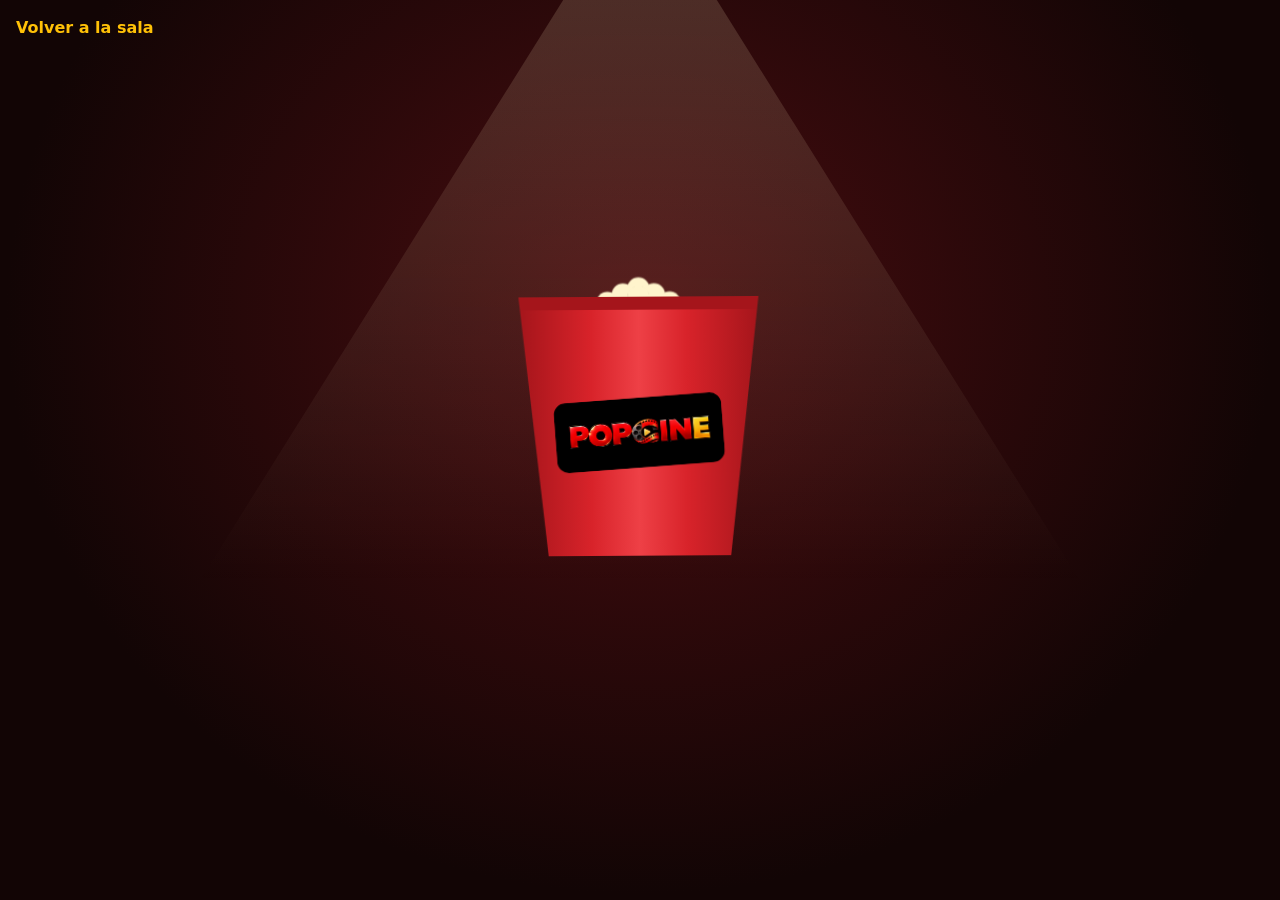
==== commit aa9aeaf2: "feat: se conecta el json con la cartelera para listar las peliculas" ====
--- a/pages/admin.html
+++ b/pages/admin.html
@@ -25,13 +25,13 @@
                 <div class="collapse navbar-collapse" id="navbarScroll">
                     <ul class="navbar-nav mx-auto my-2 my-lg-0 navbar-nav-scroll">
                         <li class="nav-item">
-                            <a class="nav-link active text-white link-danger" aria-current="page" href="#">Sala Principal / Cartelera</a>
+                            <a class="nav-link active text-white link-danger" aria-current="page" href="../index.html#sala">Sala Principal / Cartelera</a>
                         </li>
                         <li class="nav-item">
                             <a class="nav-link link-danger text-white" href="#">Experiencias VIP</a>
                         </li>
                         <li class="nav-item">
-                            <a class="nav-link link-danger text-white" href="#">Confiteria</a>
+                            <a class="nav-link link-danger text-white" href="../index.html#confiteria">Confiteria</a>
                         </li>
 
                     </ul>
@@ -202,5 +202,7 @@
     <script src="https://cdn.jsdelivr.net/npm/bootstrap@5.3.3/dist/js/bootstrap.bundle.min.js"></script>
     <script src="../js/Api.js"></script>
     <script src="../js/admin.js"></script>
+    
+
 </body>
 </html>
--- a/css/admin.css
+++ b/css/admin.css
@@ -110,7 +110,7 @@
     font-size: 1.2rem;
 }
 /* ------------------------------------modal -----------------------*/
-.modal-dialog {
+.modal-content {
     box-shadow: 0px 0px 30px 10px  rgba(180, 10, 81, 0.644);
     border-color: #ca0b4a;
 }
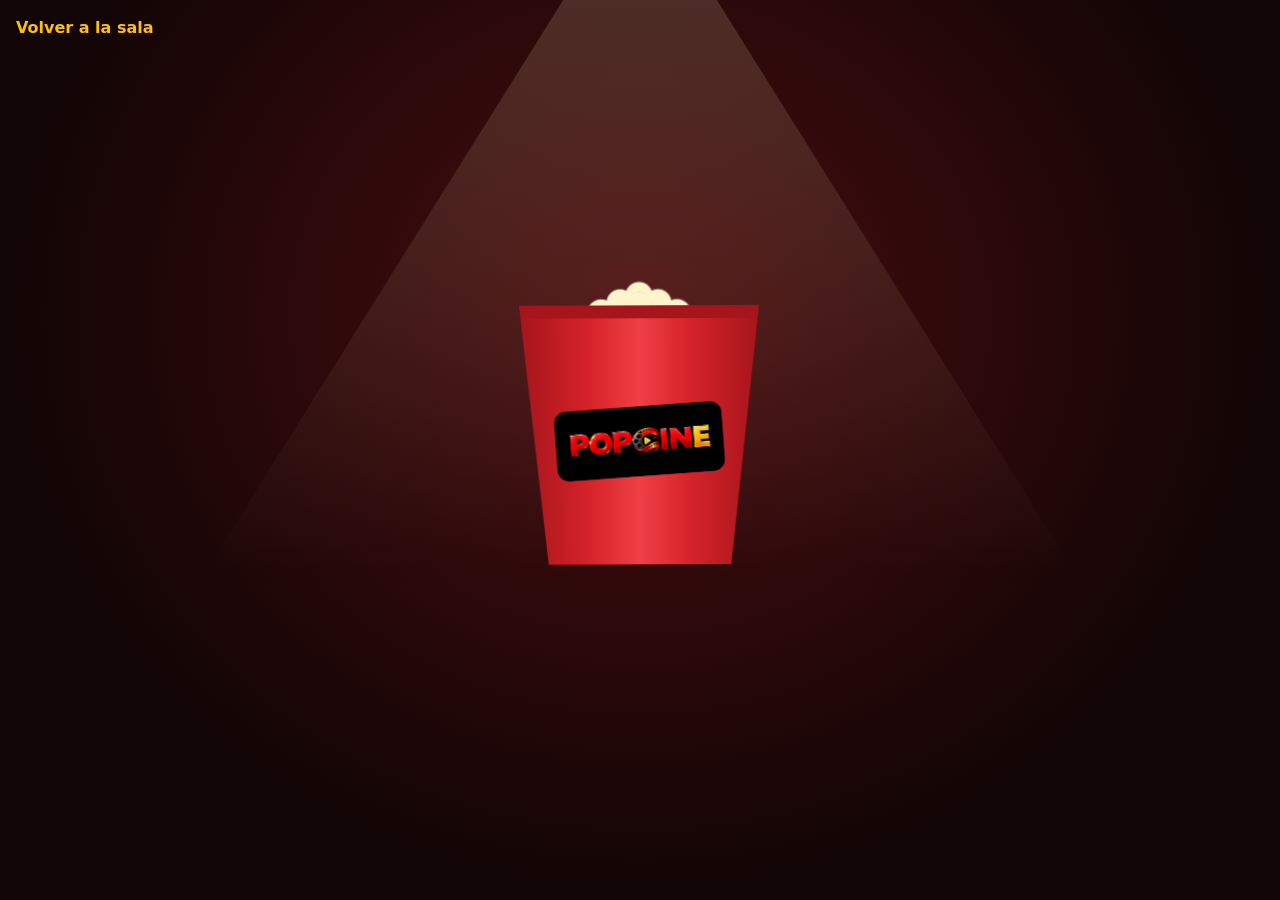
==== commit 5dccb709: "feat: implementar editar eliminar peliculas y cierre de sesion" ====
--- a/pages/admin.html
+++ b/pages/admin.html
@@ -36,7 +36,7 @@
 
                     </ul>
                     <form class="d-flex" role="search">
-                        <a href="../index.html" class="btn btn-iniciar" type="submit">Cerrar Sección</a>
+                        <a href="../index.html" id="cerrarSesion" class="btn btn-iniciar">Cerrar Sesión</a>
                     </form>
                 </div>
             </div>
@@ -137,7 +137,7 @@
                 <option value="Comedia">Comedia</option>
                 <option value="Drama">Drama</option>
                 <option value="Terror">Terror</option>
-                <option value="Ciencia Ficción">Ciencia Ficción</option>
+                <option value="Ciencia ficción">Ciencia ficción</option>
               </select>
             </div>
 
@@ -147,7 +147,7 @@
             </div>
           </div>
 
-          <!-- Fila para Horario y Estado -->
+
           <div class="row">
             <div class="col-md-6 mb-3">
               <label for="horario" class="form-label text-danger fw-semibold">Horario</label>
@@ -165,16 +165,16 @@
 
           <hr class="border-secondary">
 
-          <!-- Fila para Sala y Precio -->
+       
           <div class="row">
             <div class="col-md-6 mb-3">
               <label for="sala" class="form-label text-danger fw-semibold">Sala</label>
               <select class="form-select border-secondary" id="sala" required>
-                <option value="sala1">Sala 1</option>
-                <option value="sala2">Sala 2</option>
-                <option value="sala3">Sala 3</option>
-                <option value="sala4">Sala 4</option>
-                <option value="sala5">Sala 5</option>
+                <option value="Sala 1">Sala 1</option>
+                <option value="Sala 2">Sala 2</option>
+                <option value="Sala 3">Sala 3</option>
+                <option value="Sala 4">Sala 4</option>
+                <option value="Sala 5">Sala 5</option>
               </select>
             </div>
 
@@ -194,11 +194,7 @@
     </div>
   </div>
 </div>
-<!----------------------------------------------------------------  fin modal  ------------------->
-
-
-
-    <!----------------------------------------------------------- scripts -->
+
     <script src="https://cdn.jsdelivr.net/npm/bootstrap@5.3.3/dist/js/bootstrap.bundle.min.js"></script>
     <script src="../js/Api.js"></script>
     <script src="../js/admin.js"></script>
